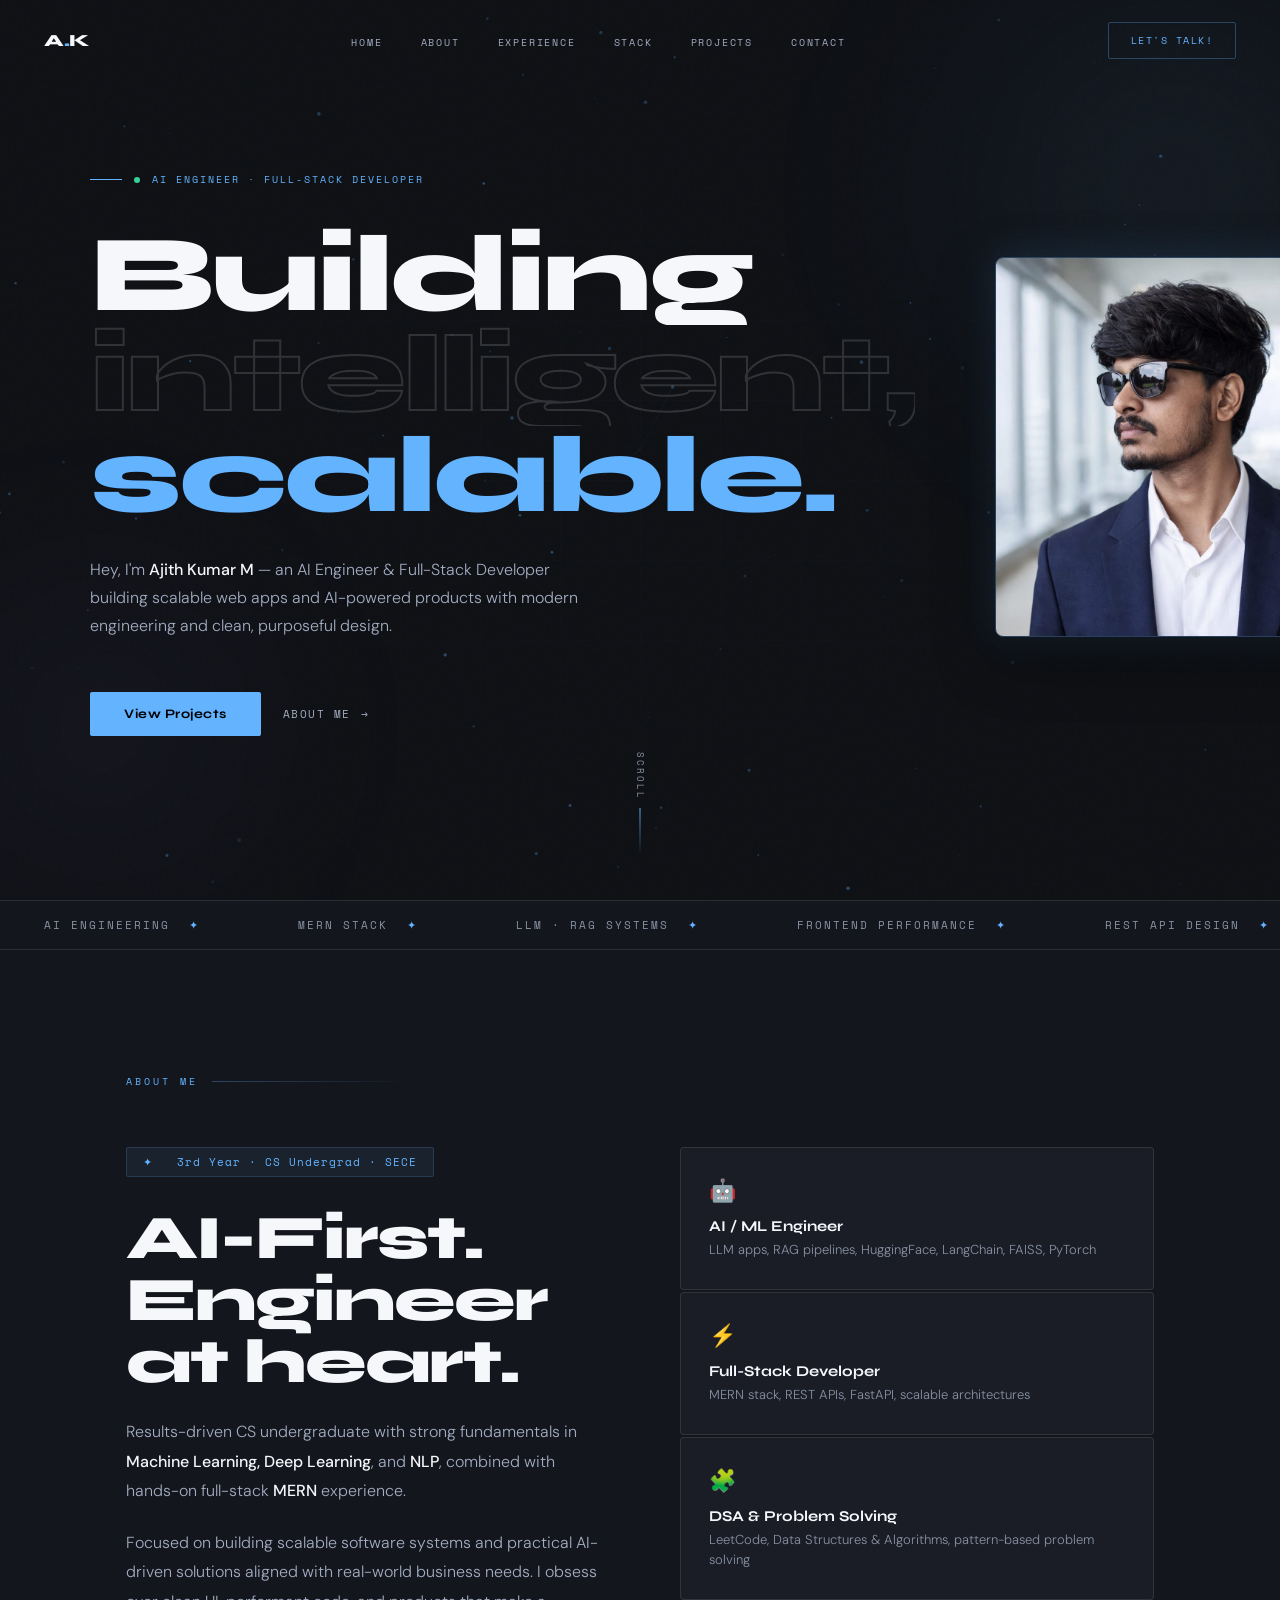
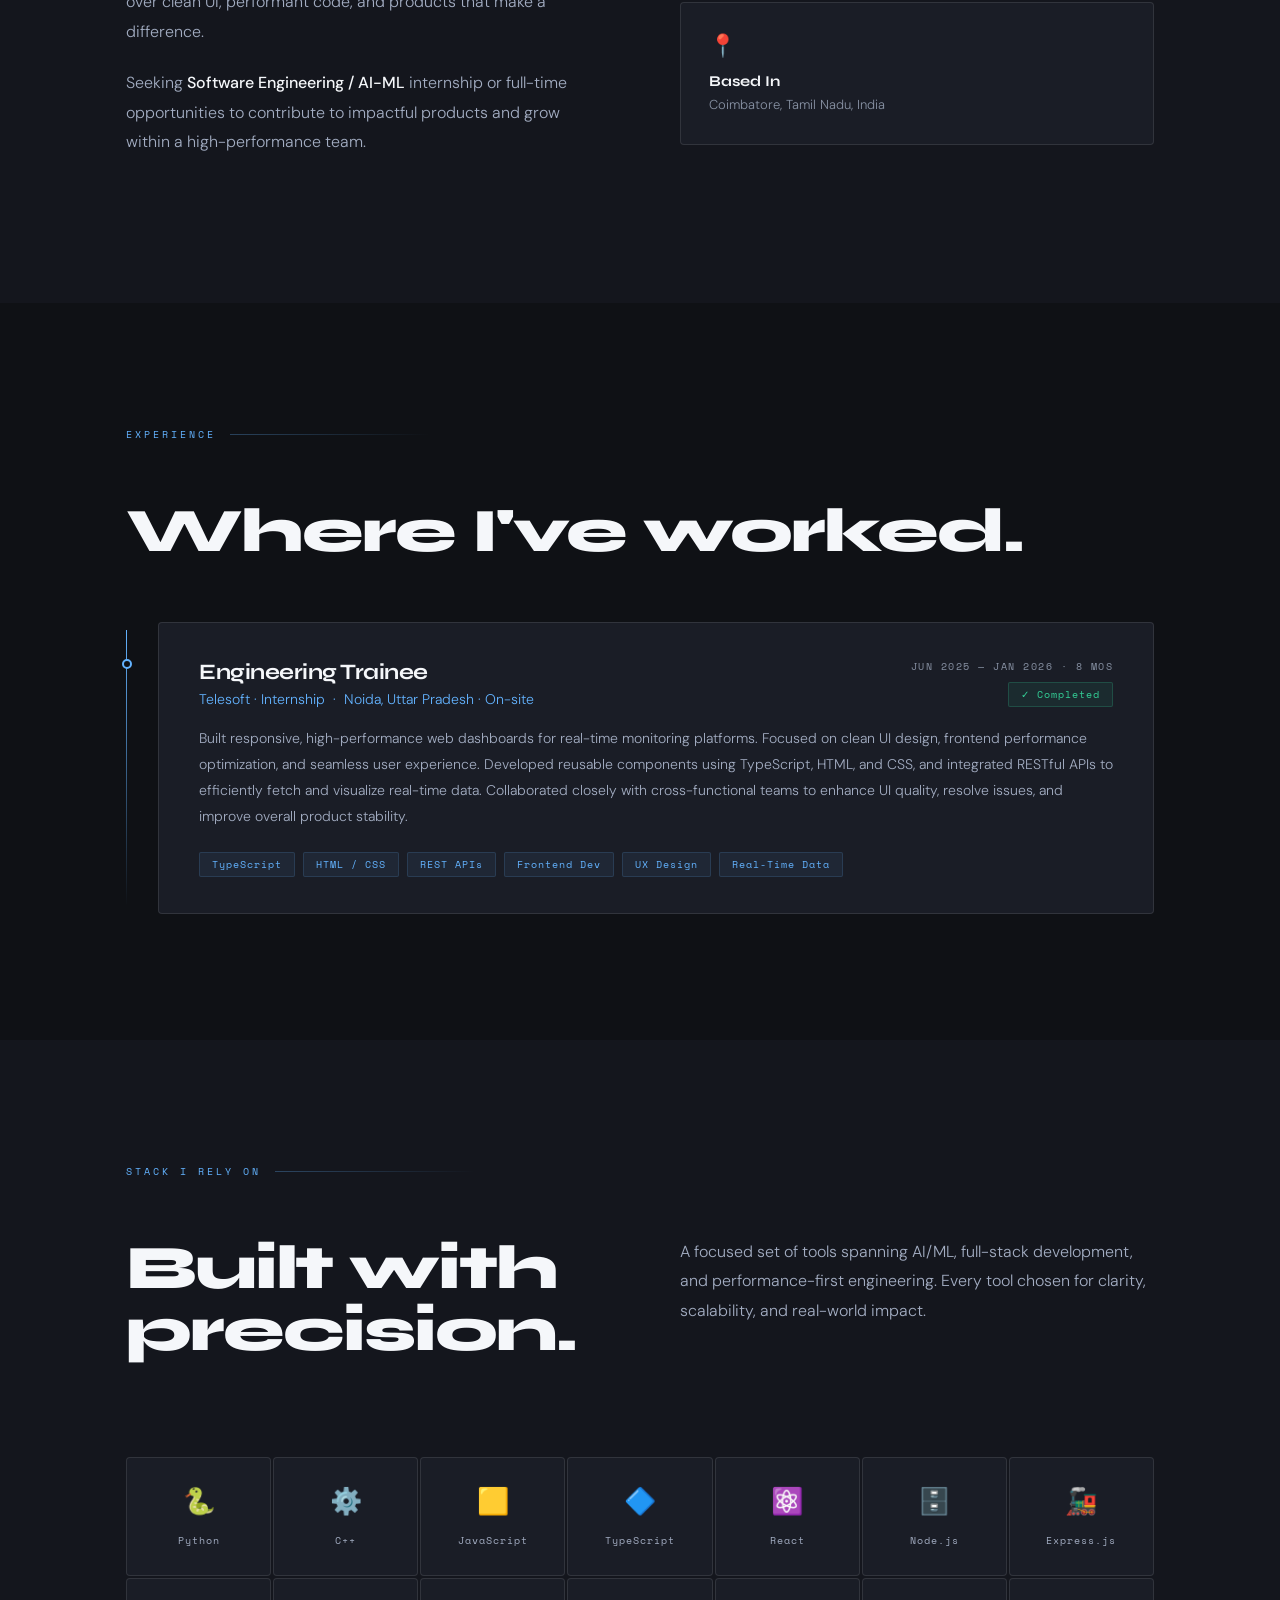
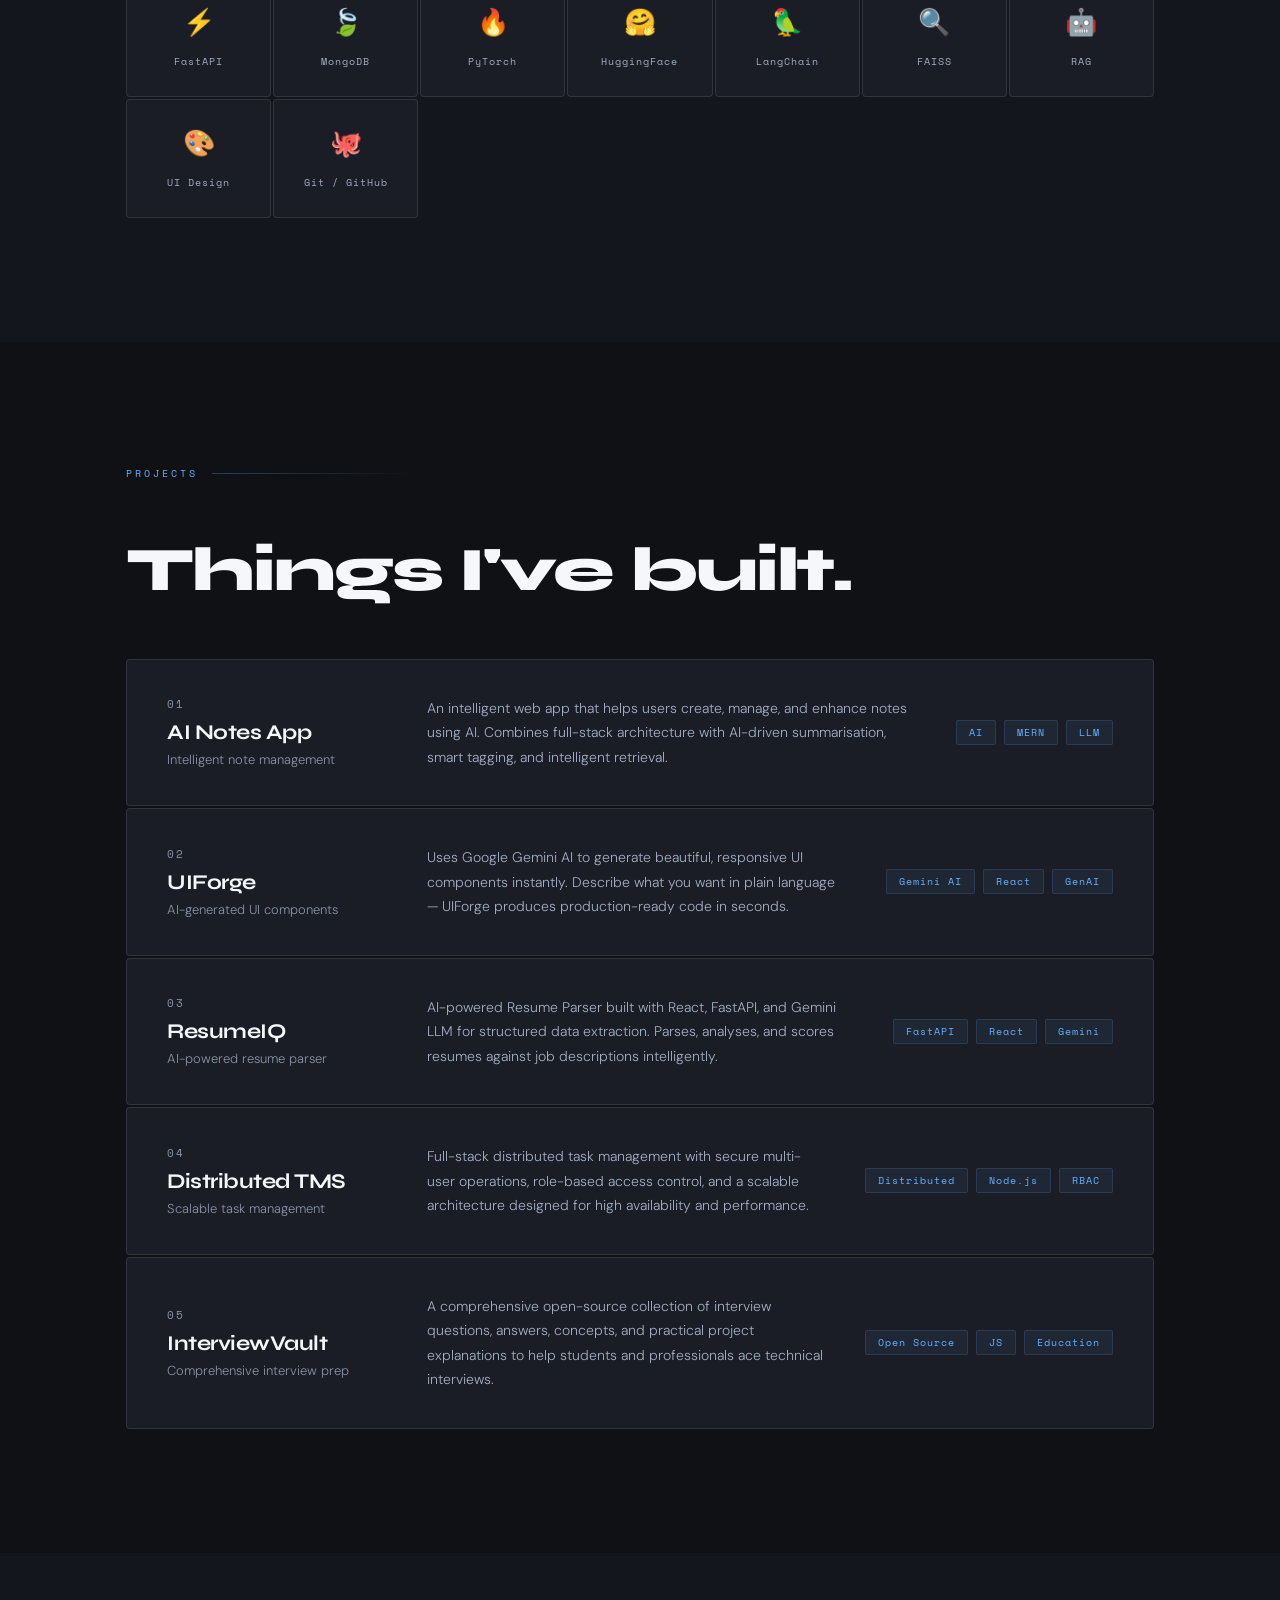
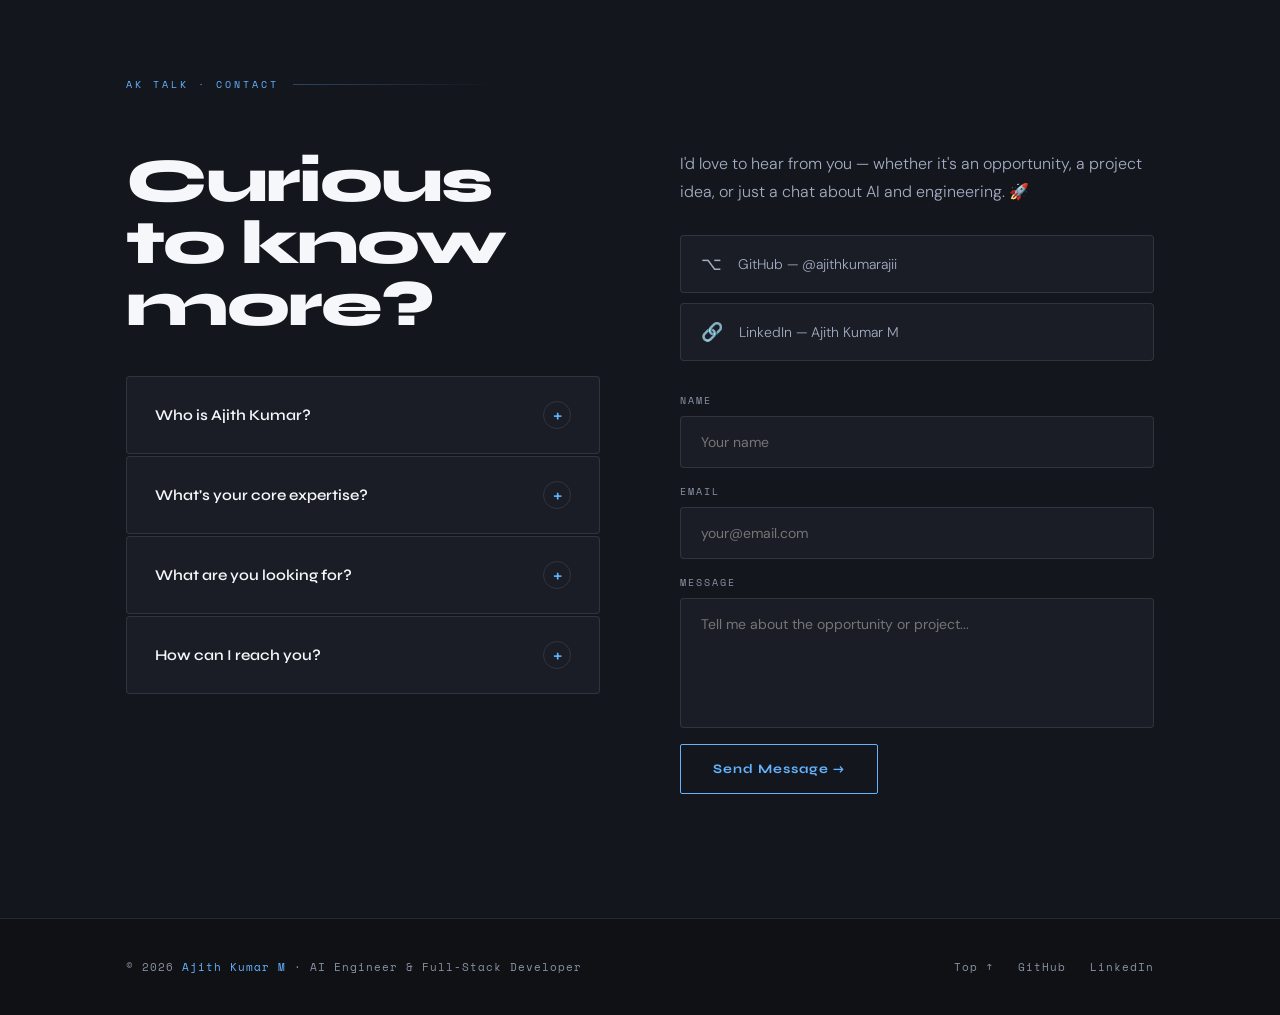
==== portfolio.html @ f0093bbc "Initial commit" ====
<!DOCTYPE html>
<html lang="en">
<head>
<meta charset="UTF-8"/>
<meta name="viewport" content="width=device-width, initial-scale=1.0"/>
<meta name="description" content="Ajith Kumar M — AI Engineer & Full-Stack Developer building scalable web apps and AI-powered products with modern engineering and clean design."/>
<meta name="author" content="Ajith Kumar M"/>
<meta name="keywords" content="AI Engineer, Full-Stack Developer, Machine Learning, MERN Stack, LLM, RAG Systems, Web Development, Portfolio"/>


<meta property="og:title" content="Ajith Kumar M — AI Engineer & Full-Stack Developer"/>
<meta property="og:description" content="Building scalable web apps and AI-powered products with modern engineering and clean, purposeful design."/>
<meta property="og:image" content="images/Profile_pic-removebg.png"/>
<meta property="og:url" content="https://ajithkumarm.com"/>
<meta property="og:type" content="website"/>


<meta name="twitter:card" content="summary_large_image"/>
<meta name="twitter:title" content="Ajith Kumar M — AI Engineer & Full-Stack Developer"/>
<meta name="twitter:description" content="Building scalable web apps and AI-powered products with modern engineering and clean design."/>
<meta name="twitter:image" content="images/images\Profile_pic-removebg.png"/>


<link rel="icon" type="image/svg+xml" href="data:image/svg+xml,<svg xmlns='http://www.w3.org/2000/svg' viewBox='0 0 100 100'><circle cx='50' cy='50' r='50' fill='%23000000'/><text x='50' y='50' font-family='Syne, sans-serif' font-size='40' font-weight='800' fill='%23fbbf24' text-anchor='middle' dominant-baseline='central'>AK</text></svg>"/>

<title>Ajith Kumar M</title>
<link rel="preconnect" href="https://fonts.googleapis.com"/>
<link href="https://fonts.googleapis.com/css2?family=Syne:wght@400;500;600;700;800&family=Space+Mono:wght@400;700&family=DM+Sans:ital,wght@0,300;0,400;0,500;1,300&display=swap" rel="stylesheet"/>
<link rel="stylesheet" href="style.css"/>
</head>
<body>

<div id="cursor"></div>
<div id="cursor-ring"></div>
<canvas id="neural-bg"></canvas>
<div class="grid-lines"></div>


<nav id="navbar">
  <a href="#home" class="nav-logo">A<span>.</span>K</a>
  <ul class="nav-links">
    <li><a href="#home">Home</a></li>
    <li><a href="#about">About</a></li>
    <li><a href="#experience">Experience</a></li>
    <li><a href="#skills">Stack</a></li>
    <li><a href="#projects">Projects</a></li>
    <li><a href="#AKTalk">Contact</a></li>
  </ul>
  <a href="#AKTalk" class="nav-cta">Let's Talk!</a>
</nav>


<section id="home">
  <div class="orb orb-1"></div>
  <div class="orb orb-2"></div>
  <div class="hero-inner">
    <div class="hero-content">
      <div class="hero-tag">
        <div class="status-dot"></div>
        AI Engineer · Full-Stack Developer 
      </div>
      <h1 class="hero-title">
        <span class="line">Building</span>
        <span class="line outlined">intelligent,</span>
        <span class="line accent-word">scalable.</span>
      </h1>
      <p class="hero-desc">
        Hey, I'm <strong>Ajith Kumar M</strong> — an AI Engineer & Full-Stack Developer building scalable web apps and AI-powered products with modern engineering and clean, purposeful design.
      </p>
      <div class="hero-actions">
        <a href="#projects" class="btn-primary">View Projects</a>
        <a href="#about" class="btn-ghost">About me</a>
      </div>
    </div>
    <div class="hero-image">
      <img src="images/profile.jpeg" alt="Ajith Kumar M - AI Engineer & Full-Stack Developer"/>
    </div>
  </div>
  <div class="hero-scroll">
    <span class="scroll-text">Scroll</span>
    <div class="scroll-line"></div>
  </div>
</section>


<div class="ticker-wrap">
  <div class="ticker">
    <span class="ticker-item">AI Engineering <span>✦</span></span>
    <span class="ticker-item">MERN Stack <span>✦</span></span>
    <span class="ticker-item">LLM · RAG Systems <span>✦</span></span>
    <span class="ticker-item">Frontend Performance <span>✦</span></span>
    <span class="ticker-item">REST API Design <span>✦</span></span>
    <span class="ticker-item">Machine Learning <span>✦</span></span>
    <span class="ticker-item">Deep Learning <span>✦</span></span>
    <span class="ticker-item">React · FastAPI <span>✦</span></span>
    <span class="ticker-item">AI Engineering <span>✦</span></span>
    <span class="ticker-item">MERN Stack <span>✦</span></span>
    <span class="ticker-item">LLM · RAG Systems <span>✦</span></span>
    <span class="ticker-item">Frontend Performance <span>✦</span></span>
    <span class="ticker-item">REST API Design <span>✦</span></span>
    <span class="ticker-item">Machine Learning <span>✦</span></span>
    <span class="ticker-item">Deep Learning <span>✦</span></span>
    <span class="ticker-item">React · FastAPI <span>✦</span></span>
  </div>
</div>


<section id="about">
  <div class="container">
    <div class="section-label">About Me</div>
    <div class="about-grid">
      <div class="about-text reveal">
        <div class="exp-badge">✦ &nbsp; 3rd Year · CS Undergrad · SECE</div>
        <h2 class="section-title">AI-First. Engineer at heart.</h2>
        <p>Results-driven CS undergraduate with strong fundamentals in <strong>Machine Learning, Deep Learning</strong>, and <strong>NLP</strong>, combined with hands-on full-stack <strong>MERN</strong> experience.</p>
        <p>Focused on building scalable software systems and practical AI-driven solutions aligned with real-world business needs. I obsess over clean UI, performant code, and products that make a difference.</p>
        <p>Seeking <strong>Software Engineering / AI-ML</strong> internship or full-time opportunities to contribute to impactful products and grow within a high-performance team.</p>
      </div>
      <div class="about-cards reveal reveal-delay-2">
        <div class="about-card">
          <div class="card-icon">🤖</div>
          <div class="card-title">AI / ML Engineer</div>
          <div class="card-sub">LLM apps, RAG pipelines, HuggingFace, LangChain, FAISS, PyTorch</div>
        </div>
        <div class="about-card">
          <div class="card-icon">⚡</div>
          <div class="card-title">Full-Stack Developer</div>
          <div class="card-sub">MERN stack, REST APIs, FastAPI, scalable architectures</div>
        </div>
        <div class="about-card">
          <div class="card-icon">🧩</div>
          <div class="card-title">DSA & Problem Solving</div>
          <div class="card-sub">LeetCode, Data Structures & Algorithms, pattern-based problem solving</div>
        </div>
        <div class="about-card">
          <div class="card-icon">📍</div>
          <div class="card-title">Based In</div>
          <div class="card-sub">Coimbatore, Tamil Nadu, India</div>
        </div>
      </div>
    </div>
  </div>
</section>


<section id="experience">
  <div class="container">
    <div class="section-label">Experience</div>
    <h2 class="section-title reveal" style="margin-bottom:60px">Where I've worked.</h2>
    <div class="exp-timeline">
      <div class="exp-entry reveal">
        <div class="exp-header">
          <div>
            <div class="exp-title">Engineering Trainee</div>
            <div class="exp-company">Telesoft · Internship &nbsp;·&nbsp; Noida, Uttar Pradesh · On-site</div>
          </div>
          <div class="exp-meta">
            <div class="exp-period">Jun 2025 — Jan 2026 · 8 mos</div>
            <span class="exp-badge-sm">✓ Completed</span>
          </div>
        </div>
        <p class="exp-desc">
          Built responsive, high-performance web dashboards for real-time monitoring platforms. Focused on clean UI design, frontend performance optimization, and seamless user experience. Developed reusable components using TypeScript, HTML, and CSS, and integrated RESTful APIs to efficiently fetch and visualize real-time data. Collaborated closely with cross-functional teams to enhance UI quality, resolve issues, and improve overall product stability.
        </p>
        <div class="exp-skills">
          <span class="exp-skill">TypeScript</span>
          <span class="exp-skill">HTML / CSS</span>
          <span class="exp-skill">REST APIs</span>
          <span class="exp-skill">Frontend Dev</span>
          <span class="exp-skill">UX Design</span>
          <span class="exp-skill">Real-Time Data</span>
        </div>
      </div>
    </div>
  </div>
</section>


<section id="skills">
  <div class="container">
    <div class="section-label">Stack I Rely On</div>
    <div class="skills-intro">
      <div class="reveal">
        <h2 class="section-title">Built with precision.</h2>
      </div>
      <div class="reveal reveal-delay-2">
        <p>A focused set of tools spanning AI/ML, full-stack development, and performance-first engineering. Every tool chosen for clarity, scalability, and real-world impact.</p>
      </div>
    </div>
    <div class="skills-grid reveal">
      <div class="skill-item"><span class="skill-emoji">🐍</span><span class="skill-name">Python</span></div>
      <div class="skill-item"><span class="skill-emoji">⚙️</span><span class="skill-name">C++</span></div>
      <div class="skill-item"><span class="skill-emoji">🟨</span><span class="skill-name">JavaScript</span></div>
      <div class="skill-item"><span class="skill-emoji">🔷</span><span class="skill-name">TypeScript</span></div>
      <div class="skill-item"><span class="skill-emoji">⚛️</span><span class="skill-name">React</span></div>
      <div class="skill-item"><span class="skill-emoji">🗄️</span><span class="skill-name">Node.js</span></div>
      <div class="skill-item"><span class="skill-emoji">🚂</span><span class="skill-name">Express.js</span></div>
      <div class="skill-item"><span class="skill-emoji">⚡</span><span class="skill-name">FastAPI</span></div>
      <div class="skill-item"><span class="skill-emoji">🍃</span><span class="skill-name">MongoDB</span></div>
      <div class="skill-item"><span class="skill-emoji">🔥</span><span class="skill-name">PyTorch</span></div>
      <div class="skill-item"><span class="skill-emoji">🤗</span><span class="skill-name">HuggingFace</span></div>
      <div class="skill-item"><span class="skill-emoji">🦜</span><span class="skill-name">LangChain</span></div>
      <div class="skill-item"><span class="skill-emoji">🔍</span><span class="skill-name">FAISS</span></div>
      <div class="skill-item"><span class="skill-emoji">🤖</span><span class="skill-name">RAG</span></div>
      <div class="skill-item"><span class="skill-emoji">🎨</span><span class="skill-name">UI Design</span></div>
      <div class="skill-item"><span class="skill-emoji">🐙</span><span class="skill-name">Git / GitHub</span></div>
    </div>
  </div>
</section>


<section id="projects">
  <div class="container">
    <div class="section-label">Projects</div>
    <h2 class="section-title reveal" style="margin-bottom:58px">Things I've built.</h2>
    <div class="projects-list">

      <a href="https://github.com/ajithkumarajii/AI-Powered-Notes-Application" target="_blank" rel="noopener" class="project-card reveal">
        <div>
          <div class="project-num">01</div>
          <div class="project-name">AI Notes App</div>
          <div class="project-sub">Intelligent note management</div>
        </div>
        <div class="project-desc">
          An intelligent web app that helps users create, manage, and enhance notes using AI. Combines full-stack architecture with AI-driven summarisation, smart tagging, and intelligent retrieval.
        </div>
        <div class="project-tags">
          <span class="tag">AI</span><span class="tag">MERN</span><span class="tag">LLM</span>
        </div>
      </a>

      <a href="https://github.com/ajithkumarajii/UIForge" target="_blank" rel="noopener" class="project-card reveal reveal-delay-1">
        <div>
          <div class="project-num">02</div>
          <div class="project-name">UIForge</div>
          <div class="project-sub">AI-generated UI components</div>
        </div>
        <div class="project-desc">
          Uses Google Gemini AI to generate beautiful, responsive UI components instantly. Describe what you want in plain language — UIForge produces production-ready code in seconds.
        </div>
        <div class="project-tags">
          <span class="tag">Gemini AI</span><span class="tag">React</span><span class="tag">GenAI</span>
        </div>
      </a>

      <a href="https://github.com/ajithkumarajii/ResumeIQ" target="_blank" rel="noopener" class="project-card reveal reveal-delay-2">
        <div>
          <div class="project-num">03</div>
          <div class="project-name">ResumeIQ</div>
          <div class="project-sub">AI-powered resume parser</div>
        </div>
        <div class="project-desc">
          AI-powered Resume Parser built with React, FastAPI, and Gemini LLM for structured data extraction. Parses, analyses, and scores resumes against job descriptions intelligently.
        </div>
        <div class="project-tags">
          <span class="tag">FastAPI</span><span class="tag">React</span><span class="tag">Gemini</span>
        </div>
      </a>

      <a href="https://github.com/ajithkumarajii/Distributed_Task_Management_System" target="_blank" rel="noopener" class="project-card reveal reveal-delay-3">
        <div>
          <div class="project-num">04</div>
          <div class="project-name">Distributed TMS</div>
          <div class="project-sub">Scalable task management</div>
        </div>
        <div class="project-desc">
          Full-stack distributed task management with secure multi-user operations, role-based access control, and a scalable architecture designed for high availability and performance.
        </div>
        <div class="project-tags">
          <span class="tag">Distributed</span><span class="tag">Node.js</span><span class="tag">RBAC</span>
        </div>
      </a>

      <a href="https://github.com/ajithkumarajii/InterviewVault" target="_blank" rel="noopener" class="project-card reveal reveal-delay-4">
        <div>
          <div class="project-num">05</div>
          <div class="project-name">InterviewVault</div>
          <div class="project-sub">Comprehensive interview prep</div>
        </div>
        <div class="project-desc">
          A comprehensive open-source collection of interview questions, answers, concepts, and practical project explanations to help students and professionals ace technical interviews.
        </div>
        <div class="project-tags">
          <span class="tag">Open Source</span><span class="tag">JS</span><span class="tag">Education</span>
        </div>
      </a>

    </div>
  </div>
</section>


<section id="AKTalk">
  <div class="container">
    <div class="section-label">AK Talk · Contact</div>
    <div class="aktalk-wrapper">
      <div class="reveal">
        <h2 class="section-title" style="margin-bottom:40px">Curious to know more?</h2>
        <div class="faq-list">
          <div class="faq-item" onclick="toggleFaq(this)">
            <div class="faq-q">Who is Ajith Kumar? <span class="faq-icon">+</span></div>
            <div class="faq-a"><div class="faq-a-inner">I'm a final-year Computer Science student at Sri Eshwar College of Engineering, Coimbatore. I'm an AI Engineer and Full-Stack Developer passionate about scalable web apps and intelligent AI-powered products. I completed an Engineering Trainee internship at Telesoft, Noida, building real-time monitoring dashboards.</div></div>
          </div>
          <div class="faq-item" onclick="toggleFaq(this)">
            <div class="faq-q">What's your core expertise? <span class="faq-icon">+</span></div>
            <div class="faq-a"><div class="faq-a-inner">My strengths span Machine Learning, Deep Learning, NLP, and LLM-based applications (RAG, LangChain, FAISS). On the engineering side I'm strong in the MERN stack, FastAPI, REST API design, and TypeScript. I also focus heavily on DSA and algorithmic problem solving.</div></div>
          </div>
          <div class="faq-item" onclick="toggleFaq(this)">
            <div class="faq-q">What are you looking for? <span class="faq-icon">+</span></div>
            <div class="faq-a"><div class="faq-a-inner">I'm actively seeking Software Engineering and AI-ML internship or full-time roles where I can contribute to impactful products, strengthen my engineering depth, and grow within a high-performance technology team.</div></div>
          </div>
          <div class="faq-item" onclick="toggleFaq(this)">
            <div class="faq-q">How can I reach you? <span class="faq-icon">+</span></div>
            <div class="faq-a"><div class="faq-a-inner">Use the contact form here, or find me on GitHub (@ajithkumarajii) and LinkedIn. I respond quickly and I'm always open to interesting conversations about AI, engineering, or new opportunities!</div></div>
          </div>
        </div>
      </div>

      <div class="reveal reveal-delay-2">
        <div class="contact-side">
          <p class="contact-intro">I'd love to hear from you — whether it's an opportunity, a project idea, or just a chat about AI and engineering. 🚀</p>
          <div class="contact-links">
            <a href="https://github.com/ajithkumarajii" target="_blank" class="contact-link">
              <span class="contact-link-icon">⌥</span> GitHub — @ajithkumarajii
            </a>
            <a href="https://www.linkedin.com/in/ajithkumar-ai" target="_blank" class="contact-link">
              <span class="contact-link-icon">🔗</span> LinkedIn — Ajith Kumar M
            </a>
          </div>
          <form class="contact-form" onsubmit="handleSubmit(event)">
            <div class="form-group">
              <label class="form-label">Name</label>
              <input class="form-input" type="text" placeholder="Your name" required/>
            </div>
            <div class="form-group">
              <label class="form-label">Email</label>
              <input class="form-input" type="email" placeholder="your@email.com" required/>
            </div>
            <div class="form-group">
              <label class="form-label">Message</label>
              <textarea class="form-textarea" placeholder="Tell me about the opportunity or project..."></textarea>
            </div>
            <button class="form-btn" type="submit"><span>Send Message →</span></button>
          </form>
        </div>
      </div>
    </div>
  </div>
</section>


<footer>
  <div class="footer-inner">
    <p class="footer-text">© 2026 <span>Ajith Kumar M</span> · AI Engineer & Full-Stack Developer</p>
    <div class="footer-right">
      <a href="#home">Top ↑</a>
      <a href="https://github.com/ajithkumarajii" target="_blank">GitHub</a>
      <a href="https://www.linkedin.com/in/ajithkumarajii" target="_blank">LinkedIn</a>
    </div>
  </div>
</footer>

<script src="script.js"></script>
</body>
</html>
---- style.css ----
:root {
  --bg: #0f1115;
  --bg2: #14161d;
  --surface: #1a1d26;
  --surface2: #1f2937;
  --border: rgba(255,255,255,0.1);
  --border-glow: rgba(99,179,255,0.3);
  --text: #f5f7fa;
  --text-muted: #8892a4;
  --text-dim: #a3adc2;
  --accent: #63b3ff;
  --accent2: #a78bfa;
  --accent3: #34d399;
  --glow: rgba(99,179,255,0.18);
}

*, *::before, *::after { 
  box-sizing: border-box; 
  margin: 0; 
  padding: 0; 
}

html { 
  scroll-behavior: smooth; 
}

body { 
  background: var(--bg); 
  color: var(--text); 
  font-family: 'DM Sans', sans-serif; 
  font-weight: 300; 
  overflow-x: hidden; 
}

/* CURSOR — hidden, using default OS cursor */
#cursor { display: none; }
#cursor-ring { display: none; }

/* CANVAS */
#neural-bg { 
  position: fixed; 
  top: 0; 
  left: 0; 
  width: 100vw; 
  height: 100vh; 
  z-index: 0; 
  pointer-events: none; 
  opacity: 0.5; 
}

/* GRAIN */
body::after { 
  content: ''; 
  position: fixed; 
  inset: 0; 
  z-index: 1; 
  pointer-events: none; 
  background-image: url("data:image/svg+xml,%3Csvg viewBox='0 0 256 256' xmlns='http://www.w3.org/2000/svg'%3E%3Cfilter id='noise'%3E%3CfeTurbulence type='fractalNoise' baseFrequency='0.9' numOctaves='4' stitchTiles='stitch'/%3E%3C/filter%3E%3Crect width='100%25' height='100%25' filter='url(%23noise)' opacity='0.04'/%3E%3C/svg%3E"); 
  opacity: 0.3; 
}

/* GRID */
.grid-lines { 
  position: fixed; 
  inset: 0; 
  z-index: 0; 
  pointer-events: none; 
  background-image: linear-gradient(rgba(99,179,255,0.025) 1px, transparent 1px), linear-gradient(90deg, rgba(99,179,255,0.025) 1px, transparent 1px); 
  background-size: 80px 80px; 
  mask-image: radial-gradient(ellipse at center, black 0%, transparent 72%); 
}

.container { 
  max-width: 1100px; 
  margin: 0 auto; 
  padding: 0 36px; 
  position: relative; 
  z-index: 2; 
}

/* NAV */
nav { 
  position: fixed; 
  top: 0; 
  left: 0; 
  right: 0; 
  z-index: 100; 
  padding: 22px 44px; 
  display: flex; 
  align-items: center; 
  justify-content: space-between; 
  transition: all 0.4s; 
}

nav.scrolled { 
  background: rgba(5,5,8,0.88); 
  border-bottom: 1px solid var(--border); 
  backdrop-filter: blur(24px); 
  padding: 15px 44px; 
}

.nav-logo { 
  font-family: 'Syne', sans-serif; 
  font-weight: 800; 
  font-size: 17px; 
  letter-spacing: -0.5px; 
  color: var(--text); 
  text-decoration: none; 
}

.nav-logo span { 
  color: var(--accent); 
}

.nav-links { 
  display: flex; 
  gap: 38px; 
  list-style: none; 
}

.nav-links a { 
  color: var(--text-dim); 
  text-decoration: none; 
  font-family: 'Space Mono', monospace; 
  font-size: 10px; 
  letter-spacing: 1.8px; 
  text-transform: uppercase; 
  transition: color 0.2s; 
  position: relative; 
}

.nav-links a::after { 
  content: ''; 
  position: absolute; 
  bottom: -4px; 
  left: 0; 
  width: 0; 
  height: 1px; 
  background: var(--accent); 
  transition: width 0.3s; 
}

.nav-links a:hover { 
  color: var(--accent); 
}

.nav-links a:hover::after { 
  width: 100%; 
}

.nav-cta { 
  background: transparent; 
  border: 1px solid var(--border-glow); 
  color: var(--accent); 
  padding: 10px 22px; 
  border-radius: 2px; 
  font-family: 'Space Mono', monospace; 
  font-size: 10px; 
  letter-spacing: 1.5px; 
  text-transform: uppercase; 
  cursor: pointer; 
  transition: all 0.2s; 
  text-decoration: none; 
}

.nav-cta:hover { 
  background: var(--glow); 
  box-shadow: 0 0 24px var(--glow); 
}

/* HERO */
#home { 
  min-height: 100vh; 
  display: flex; 
  flex-direction: column; 
  justify-content: center; 
  padding: 0 44px; 
  position: relative; 
  overflow: hidden; 
}

.hero-inner { 
  max-width: 1100px; 
  margin: 0 auto; 
  width: 100%; 
  display: grid;
  grid-template-columns: 1fr 380px;
  gap: 80px;
  align-items: center;
}

.hero-content {
  position: relative;
  z-index: 1;
}

.hero-image {
  position: relative;
  opacity: 0;
  animation: fadeIn 1s 0.6s forwards;
}

.hero-image img {
  width: 100%;
  height: auto;
  border-radius: 8px;
  border: 1px solid var(--border-glow);
  box-shadow: 0 20px 60px rgba(0,0,0,0.4), 0 0 40px var(--glow);
  transition: all 0.4s ease;
  object-fit: cover;
  aspect-ratio: 1;
}

.hero-image img:hover {
  transform: translateY(-8px) scale(1.02);
  box-shadow: 0 30px 80px rgba(0,0,0,0.5), 0 0 60px var(--glow);
  border-color: var(--accent);
}

.hero-tag { 
  display: inline-flex; 
  align-items: center; 
  gap: 12px; 
  font-family: 'Space Mono', monospace; 
  font-size: 10px; 
  letter-spacing: 2px; 
  text-transform: uppercase; 
  color: var(--accent); 
  margin-bottom: 38px; 
  opacity: 0; 
  animation: fadeUp 0.8s 0.3s forwards; 
}

.hero-tag::before { 
  content: ''; 
  width: 32px; 
  height: 1px; 
  background: var(--accent); 
  display: block; 
}

.status-dot { 
  width: 6px; 
  height: 6px; 
  background: var(--accent3); 
  border-radius: 50%; 
  animation: pulse 2s infinite; 
}

@keyframes pulse { 
  0%,100% { box-shadow: 0 0 0 0 rgba(52,211,153,0.4); } 
  50% { box-shadow: 0 0 0 8px rgba(52,211,153,0); } 
}

.hero-title { 
  font-family: 'Syne', sans-serif; 
  font-size: clamp(50px, 8.5vw, 116px); 
  font-weight: 800; 
  line-height: 0.92; 
  letter-spacing: -3px; 
  margin-bottom: 30px; 
}

.hero-title .line { 
  display: block; 
  overflow: hidden; 
  opacity: 0; 
  transform: translateY(105%); 
  animation: lineReveal 0.95s cubic-bezier(0.16, 1, 0.3, 1) forwards; 
}

.hero-title .line:nth-child(1) { animation-delay: 0.4s; }
.hero-title .line:nth-child(2) { animation-delay: 0.56s; }
.hero-title .line:nth-child(3) { animation-delay: 0.72s; }

@keyframes lineReveal { 
  to { opacity: 1; transform: translateY(0); } 
}

.hero-title .outlined { 
  -webkit-text-stroke: 2px rgba(255,255,255,0.14); 
  color: transparent; 
}

.hero-title .accent-word { 
  color: var(--accent); 
}

.hero-desc { 
  max-width: 500px; 
  color: var(--text-dim); 
  font-size: 16px; 
  line-height: 1.75; 
  margin-bottom: 52px; 
  opacity: 0; 
  animation: fadeUp 0.8s 0.95s forwards; 
}

.hero-desc strong { 
  color: var(--text); 
  font-weight: 500; 
}

.hero-actions { 
  display: flex; 
  gap: 22px; 
  align-items: center; 
  opacity: 0; 
  animation: fadeUp 0.8s 1.15s forwards; 
}

.btn-primary { 
  background: var(--accent); 
  color: #000; 
  padding: 14px 34px; 
  border-radius: 2px; 
  font-family: 'Syne', sans-serif; 
  font-weight: 700; 
  font-size: 13px; 
  letter-spacing: 0.5px; 
  text-decoration: none; 
  transition: all 0.2s; 
  position: relative; 
  overflow: hidden; 
}

.btn-primary::before { 
  content: ''; 
  position: absolute; 
  inset: 0; 
  background: linear-gradient(90deg, transparent, rgba(255,255,255,0.25), transparent); 
  transform: translateX(-100%); 
  transition: transform 0.5s; 
}

.btn-primary:hover::before { 
  transform: translateX(100%); 
}

.btn-primary:hover { 
  box-shadow: 0 0 32px rgba(99,179,255,0.45); 
}

.btn-ghost { 
  color: var(--text-dim); 
  text-decoration: none; 
  font-family: 'Space Mono', monospace; 
  font-size: 11px; 
  letter-spacing: 1.5px; 
  text-transform: uppercase; 
  display: flex; 
  align-items: center; 
  gap: 10px; 
  transition: color 0.2s; 
}

.btn-ghost:hover { 
  color: var(--text); 
}

.btn-ghost::after { 
  content: '→'; 
  transition: transform 0.2s; 
}

.btn-ghost:hover::after { 
  transform: translateX(5px); 
}

.hero-scroll { 
  position: absolute; 
  bottom: 44px; 
  left: 50%; 
  transform: translateX(-50%); 
  display: flex; 
  flex-direction: column; 
  align-items: center; 
  gap: 8px; 
  opacity: 0; 
  animation: fadeIn 1s 1.6s forwards; 
}

.scroll-text { 
  font-family: 'Space Mono', monospace; 
  font-size: 9px; 
  letter-spacing: 2px; 
  color: var(--text-muted); 
  text-transform: uppercase; 
  writing-mode: vertical-rl; 
}

.scroll-line { 
  width: 1px; 
  height: 48px; 
  background: linear-gradient(to bottom, var(--accent), transparent); 
  animation: scrollPulse 2s infinite; 
}

@keyframes scrollPulse { 
  0% { height: 0; opacity: 1; } 
  100% { height: 48px; opacity: 0; } 
}

.orb { 
  position: absolute; 
  border-radius: 50%; 
  pointer-events: none; 
  filter: blur(90px); 
  z-index: 0; 
}

.orb-1 { 
  width: 620px; 
  height: 620px; 
  background: radial-gradient(circle, rgba(99,179,255,0.09), transparent 70%); 
  top: -120px; 
  right: -200px; 
}

.orb-2 { 
  width: 440px; 
  height: 440px; 
  background: radial-gradient(circle, rgba(167,139,250,0.07), transparent 70%); 
  bottom: -50px; 
  left: -120px; 
}

/* TICKER */
.ticker-wrap { 
  overflow: hidden; 
  border-top: 1px solid var(--border); 
  border-bottom: 1px solid var(--border); 
  padding: 16px 0; 
  background: var(--bg2); 
  position: relative; 
  z-index: 2; 
}

.ticker { 
  display: flex; 
  animation: ticker 32s linear infinite; 
  white-space: nowrap; 
}

.ticker-item { 
  font-family: 'Space Mono', monospace; 
  font-size: 11px; 
  letter-spacing: 2px; 
  color: var(--text-muted); 
  text-transform: uppercase; 
  padding: 0 44px; 
}

.ticker-item span { 
  color: var(--accent); 
  margin: 0 10px; 
}

@keyframes ticker { 
  from { transform: translateX(0); } 
  to { transform: translateX(-50%); } 
}

/* SECTIONS */
section { 
  padding: 124px 0; 
  position: relative; 
  z-index: 2; 
}

.section-label { 
  font-family: 'Space Mono', monospace; 
  font-size: 10px; 
  letter-spacing: 3px; 
  text-transform: uppercase; 
  color: var(--accent); 
  display: flex; 
  align-items: center; 
  gap: 14px; 
  margin-bottom: 58px; 
}

.section-label::after { 
  content: ''; 
  flex: 1; 
  height: 1px; 
  background: linear-gradient(to right, var(--border-glow), transparent); 
  max-width: 200px; 
}

.section-title { 
  font-family: 'Syne', sans-serif; 
  font-weight: 800; 
  font-size: clamp(34px, 5vw, 62px); 
  line-height: 1; 
  letter-spacing: -2px; 
  margin-bottom: 24px; 
}

/* ABOUT */
#about { 
  background: var(--bg2); 
}

.about-grid { 
  display: grid; 
  grid-template-columns: 1fr 1fr; 
  gap: 80px; 
  align-items: start; 
}

.about-text p { 
  color: var(--text-dim); 
  font-size: 16px; 
  line-height: 1.85; 
  margin-bottom: 22px; 
}

.about-text p strong { 
  color: var(--text); 
  font-weight: 500; 
}

.exp-badge { 
  display: inline-flex; 
  align-items: center; 
  gap: 8px; 
  background: rgba(99,179,255,0.08); 
  border: 1px solid rgba(99,179,255,0.18); 
  border-radius: 2px; 
  padding: 6px 16px; 
  font-family: 'Space Mono', monospace; 
  font-size: 11px; 
  color: var(--accent); 
  letter-spacing: 1px; 
  margin-bottom: 30px; 
}

.about-cards { 
  display: flex; 
  flex-direction: column; 
  gap: 2px; 
}

.about-card { 
  background: var(--surface); 
  border: 1px solid var(--border); 
  border-radius: 4px; 
  padding: 28px; 
  transition: all 0.3s; 
  position: relative; 
  overflow: hidden; 
}

.about-card::before { 
  content: ''; 
  position: absolute; 
  top: 0; 
  left: 0; 
  right: 0; 
  height: 1px; 
  background: linear-gradient(90deg, transparent, var(--accent), transparent); 
  opacity: 0; 
  transition: opacity 0.3s; 
}

.about-card:hover { 
  border-color: var(--border-glow); 
  transform: translateX(5px); 
}

.about-card:hover::before { 
  opacity: 1; 
}

.card-icon { 
  font-size: 22px; 
  margin-bottom: 12px; 
}

.card-title { 
  font-family: 'Syne', sans-serif; 
  font-weight: 700; 
  font-size: 15px; 
  margin-bottom: 5px; 
}

.card-sub { 
  color: var(--text-muted); 
  font-size: 13px; 
  line-height: 1.6; 
}

/* EXPERIENCE */
#experience { 
  background: var(--bg); 
}

.exp-timeline { 
  position: relative; 
  padding-left: 32px; 
}

.exp-timeline::before { 
  content: ''; 
  position: absolute; 
  left: 0; 
  top: 8px; 
  bottom: 8px; 
  width: 1px; 
  background: linear-gradient(to bottom, var(--accent), transparent); 
}

.exp-entry { 
  position: relative; 
  margin-bottom: 2px; 
  background: var(--surface); 
  border: 1px solid var(--border); 
  border-radius: 4px; 
  padding: 36px 40px; 
  transition: all 0.3s; 
}

.exp-entry::before { 
  content: ''; 
  position: absolute; 
  left: -37px; 
  top: 36px; 
  width: 10px; 
  height: 10px; 
  border-radius: 50%; 
  background: var(--bg); 
  border: 2px solid var(--accent); 
  transition: background 0.3s; 
}

.exp-entry:hover { 
  border-color: var(--border-glow); 
}

.exp-entry:hover::before { 
  background: var(--accent); 
}

.exp-header { 
  display: flex; 
  justify-content: space-between; 
  align-items: flex-start; 
  margin-bottom: 18px; 
  flex-wrap: wrap; 
  gap: 12px; 
}

.exp-title { 
  font-family: 'Syne', sans-serif; 
  font-weight: 700; 
  font-size: 22px; 
  letter-spacing: -0.5px; 
}

.exp-company { 
  color: var(--accent); 
  font-size: 14px; 
  margin-top: 5px; 
}

.exp-meta { 
  text-align: right; 
}

.exp-period { 
  font-family: 'Space Mono', monospace; 
  font-size: 10px; 
  letter-spacing: 1.5px; 
  color: var(--text-muted); 
  text-transform: uppercase; 
  margin-bottom: 8px; 
}

.exp-badge-sm { 
  display: inline-block; 
  background: rgba(52,211,153,0.08); 
  border: 1px solid rgba(52,211,153,0.2); 
  border-radius: 2px; 
  padding: 4px 12px; 
  font-family: 'Space Mono', monospace; 
  font-size: 10px; 
  color: var(--accent3); 
  letter-spacing: 1px; 
}

.exp-desc { 
  color: var(--text-dim); 
  font-size: 14px; 
  line-height: 1.85; 
  margin-bottom: 22px; 
}

.exp-skills { 
  display: flex; 
  gap: 8px; 
  flex-wrap: wrap; 
}

.exp-skill { 
  background: rgba(99,179,255,0.07); 
  border: 1px solid rgba(99,179,255,0.15); 
  border-radius: 2px; 
  padding: 4px 12px; 
  font-family: 'Space Mono', monospace; 
  font-size: 10px; 
  color: var(--accent); 
  letter-spacing: 1px; 
}

/* SKILLS */
#skills { 
  background: var(--bg2); 
}

.skills-intro { 
  display: grid; 
  grid-template-columns: 1fr 1fr; 
  gap: 80px; 
  margin-bottom: 72px; 
}

.skills-intro p { 
  color: var(--text-dim); 
  font-size: 16px; 
  line-height: 1.85; 
}

.skills-grid { 
  display: grid; 
  grid-template-columns: repeat(auto-fill, minmax(130px, 1fr)); 
  gap: 2px; 
}

.skill-item { 
  background: var(--surface); 
  border: 1px solid var(--border); 
  border-radius: 4px; 
  padding: 26px 18px; 
  text-align: center; 
  transition: all 0.3s; 
  cursor: default; 
  position: relative; 
  overflow: hidden; 
}

.skill-item::after { 
  content: ''; 
  position: absolute; 
  inset: 0; 
  background: radial-gradient(circle at 50% 120%, var(--glow), transparent 70%); 
  opacity: 0; 
  transition: opacity 0.3s; 
}

.skill-item:hover { 
  border-color: var(--border-glow); 
  transform: translateY(-4px); 
}

.skill-item:hover::after { 
  opacity: 1; 
}

.skill-emoji { 
  font-size: 26px; 
  display: block; 
  margin-bottom: 10px; 
}

.skill-name { 
  font-family: 'Space Mono', monospace; 
  font-size: 10px; 
  letter-spacing: 1px; 
  color: var(--text-dim); 
}

/* PROJECTS */
#projects { 
  background: var(--bg); 
}

.projects-list { 
  display: flex; 
  flex-direction: column; 
  gap: 2px; 
}

.project-card { 
  background: var(--surface); 
  border: 1px solid var(--border); 
  border-radius: 4px; 
  display: grid; 
  grid-template-columns: 220px 1fr auto; 
  gap: 40px; 
  align-items: center; 
  padding: 36px 40px; 
  transition: all 0.35s; 
  text-decoration: none; 
  color: inherit; 
  position: relative; 
  overflow: hidden; 
}

.project-card::before { 
  content: ''; 
  position: absolute; 
  left: 0; 
  top: 0; 
  bottom: 0; 
  width: 3px; 
  background: var(--accent); 
  opacity: 0; 
  transition: opacity 0.3s; 
}

.project-card:hover { 
  border-color: var(--border-glow); 
  background: var(--surface2); 
  transform: translateX(5px); 
}

.project-card:hover::before { 
  opacity: 1; 
}

.project-num { 
  font-family: 'Space Mono', monospace; 
  font-size: 11px; 
  color: var(--text-muted); 
  letter-spacing: 2px; 
  margin-bottom: 8px; 
}

.project-name { 
  font-family: 'Syne', sans-serif; 
  font-weight: 700; 
  font-size: 21px; 
  margin-bottom: 6px; 
  letter-spacing: -0.5px; 
}

.project-sub { 
  color: var(--text-muted); 
  font-size: 13px; 
}

.project-desc { 
  color: var(--text-dim); 
  font-size: 14px; 
  line-height: 1.75; 
}

.project-tags { 
  display: flex; 
  gap: 8px; 
  flex-wrap: wrap; 
  justify-content: flex-end; 
}

.tag { 
  background: rgba(99,179,255,0.07); 
  border: 1px solid rgba(99,179,255,0.15); 
  border-radius: 2px; 
  padding: 4px 12px; 
  font-family: 'Space Mono', monospace; 
  font-size: 10px; 
  color: var(--accent); 
  letter-spacing: 1px; 
}

/* AK TALK */
#AKTalk { 
  background: var(--bg2); 
}

.aktalk-wrapper { 
  display: grid; 
  grid-template-columns: 1fr 1fr; 
  gap: 80px; 
  align-items: start; 
}

.faq-list { 
  display: flex; 
  flex-direction: column; 
  gap: 2px; 
}

.faq-item { 
  background: var(--surface); 
  border: 1px solid var(--border); 
  border-radius: 4px; 
  overflow: hidden; 
  transition: border-color 0.3s; 
}

.faq-item.open { 
  border-color: var(--border-glow); 
}

.faq-q { 
  padding: 24px 28px; 
  display: flex; 
  justify-content: space-between; 
  align-items: center; 
  cursor: pointer; 
  font-family: 'Syne', sans-serif; 
  font-weight: 600; 
  font-size: 15px; 
  user-select: none; 
  transition: color 0.2s; 
}

.faq-q:hover { 
  color: var(--accent); 
}

.faq-icon { 
  width: 28px; 
  height: 28px; 
  border: 1px solid var(--border); 
  border-radius: 50%; 
  display: flex; 
  align-items: center; 
  justify-content: center; 
  font-size: 18px; 
  color: var(--accent); 
  transition: transform 0.3s, background 0.3s; 
  flex-shrink: 0; 
}

.faq-item.open .faq-icon { 
  transform: rotate(45deg); 
  background: var(--glow); 
}

.faq-a { 
  max-height: 0; 
  overflow: hidden; 
  transition: max-height 0.4s ease; 
}

.faq-item.open .faq-a { 
  max-height: 300px; 
}

.faq-a-inner { 
  color: var(--text-dim); 
  font-size: 14px; 
  line-height: 1.85; 
  border-top: 1px solid var(--border); 
  margin: 0 28px; 
  padding: 20px 0 24px; 
}

/* CONTACT */
.contact-side { 
  position: sticky; 
  top: 120px; 
}

.contact-intro { 
  color: var(--text-dim); 
  font-size: 16px; 
  line-height: 1.8; 
  margin-bottom: 28px; 
}

.contact-links { 
  display: flex; 
  flex-direction: column; 
  gap: 10px; 
  margin-bottom: 32px; 
}

.contact-link { 
  display: flex; 
  align-items: center; 
  gap: 16px; 
  color: var(--text-dim); 
  text-decoration: none; 
  font-size: 14px; 
  padding: 16px 20px; 
  background: var(--surface); 
  border: 1px solid var(--border); 
  border-radius: 4px; 
  transition: all 0.3s; 
}

.contact-link:hover { 
  border-color: var(--border-glow); 
  color: var(--text); 
  transform: translateX(6px); 
}

.contact-link-icon { 
  font-size: 18px; 
}

.contact-form { 
  display: flex; 
  flex-direction: column; 
  gap: 16px; 
}

.form-group { 
  display: flex; 
  flex-direction: column; 
  gap: 8px; 
}

.form-label { 
  font-family: 'Space Mono', monospace; 
  font-size: 10px; 
  letter-spacing: 2px; 
  text-transform: uppercase; 
  color: var(--text-muted); 
}

.form-input, .form-textarea { 
  background: var(--surface); 
  border: 1px solid var(--border); 
  border-radius: 4px; 
  padding: 16px 20px; 
  color: var(--text); 
  font-family: 'DM Sans', sans-serif; 
  font-size: 14px; 
  outline: none; 
  transition: border-color 0.3s, box-shadow 0.3s; 
}

.form-input:focus, .form-textarea:focus { 
  border-color: var(--border-glow); 
  box-shadow: 0 0 0 3px rgba(99,179,255,0.08); 
}

.form-textarea { 
  resize: none; 
  height: 130px; 
}

.form-btn { 
  background: transparent; 
  border: 1px solid var(--accent); 
  color: var(--accent); 
  padding: 16px 32px; 
  border-radius: 2px; 
  font-family: 'Syne', sans-serif; 
  font-weight: 700; 
  font-size: 13px; 
  letter-spacing: 1px; 
  cursor: pointer; 
  align-self: flex-start; 
  transition: all 0.2s; 
  position: relative; 
  overflow: hidden; 
}

.form-btn::before { 
  content: ''; 
  position: absolute; 
  inset: 0; 
  background: var(--accent); 
  transform: translateY(100%); 
  transition: transform 0.3s; 
  z-index: 0; 
}

.form-btn span { 
  position: relative; 
  z-index: 1; 
}

.form-btn:hover::before { 
  transform: translateY(0); 
}

.form-btn:hover { 
  color: #000; 
}

/* FOOTER */
footer { 
  border-top: 1px solid var(--border); 
  padding: 40px 0; 
  position: relative; 
  z-index: 2; 
  background: var(--bg); 
}

.footer-inner { 
  max-width: 1100px; 
  margin: 0 auto; 
  padding: 0 36px; 
  display: flex; 
  justify-content: space-between; 
  align-items: center; 
}

.footer-text { 
  font-family: 'Space Mono', monospace; 
  font-size: 11px; 
  color: var(--text-muted); 
  letter-spacing: 1px; 
}

.footer-text span { 
  color: var(--accent); 
}

.footer-right { 
  display: flex; 
  gap: 24px; 
}

.footer-right a { 
  font-family: 'Space Mono', monospace; 
  font-size: 11px; 
  color: var(--text-muted); 
  text-decoration: none; 
  letter-spacing: 1px; 
  transition: color 0.2s; 
}

.footer-right a:hover { 
  color: var(--accent); 
}

/* ANIMATIONS */
@keyframes fadeUp { 
  from { opacity: 0; transform: translateY(20px); } 
  to { opacity: 1; transform: translateY(0); } 
}

@keyframes fadeIn { 
  to { opacity: 1; } 
}

.reveal { 
  opacity: 0; 
  transform: translateY(32px); 
  transition: all 0.75s cubic-bezier(0.16,1,0.3,1); 
}

.reveal.visible { 
  opacity: 1; 
  transform: translateY(0); 
}

.reveal-delay-1 { transition-delay: 0.1s; }
.reveal-delay-2 { transition-delay: 0.22s; }
.reveal-delay-3 { transition-delay: 0.34s; }
.reveal-delay-4 { transition-delay: 0.46s; }

/* RESPONSIVE */
@media (max-width: 900px) {
  .nav-links { display: none; }
  #home, nav { padding: 0 24px; }
  nav { padding: 18px 24px; }
  nav.scrolled { padding: 14px 24px; }
  .hero-inner { grid-template-columns: 1fr; gap: 48px; text-align: center; }
  .hero-image { max-width: 320px; margin: 0 auto; }
  .hero-tag { justify-content: center; }
  .hero-actions { justify-content: center; }
  .about-grid, .skills-intro, .aktalk-wrapper { grid-template-columns: 1fr; gap: 48px; }
  .project-card { grid-template-columns: 1fr; gap: 18px; padding: 28px; }
  .project-tags { justify-content: flex-start; }
  .contact-side { position: static; }
  .exp-timeline { padding-left: 20px; }
  .exp-header { flex-direction: column; }
  .exp-meta { text-align: left; }
  .footer-inner { flex-direction: column; gap: 16px; text-align: center; }
  .container { padding: 0 24px; }
}
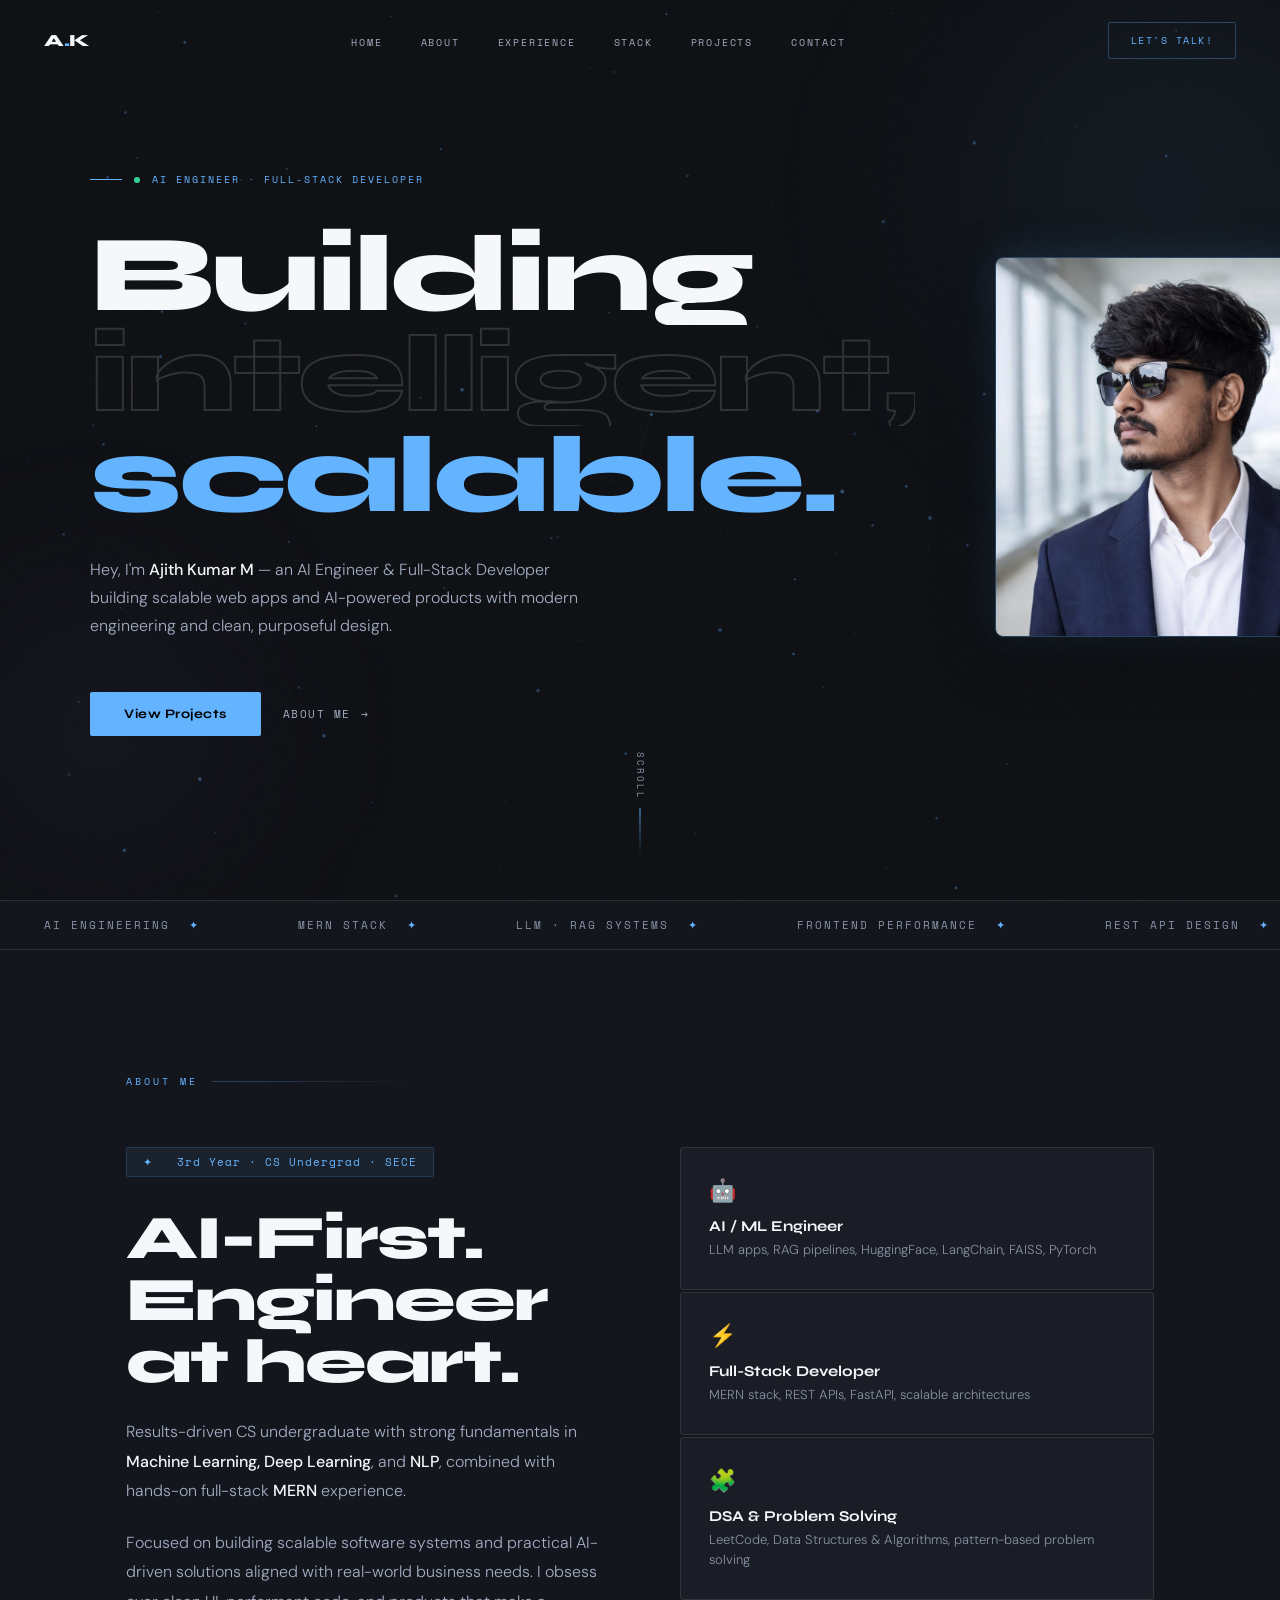
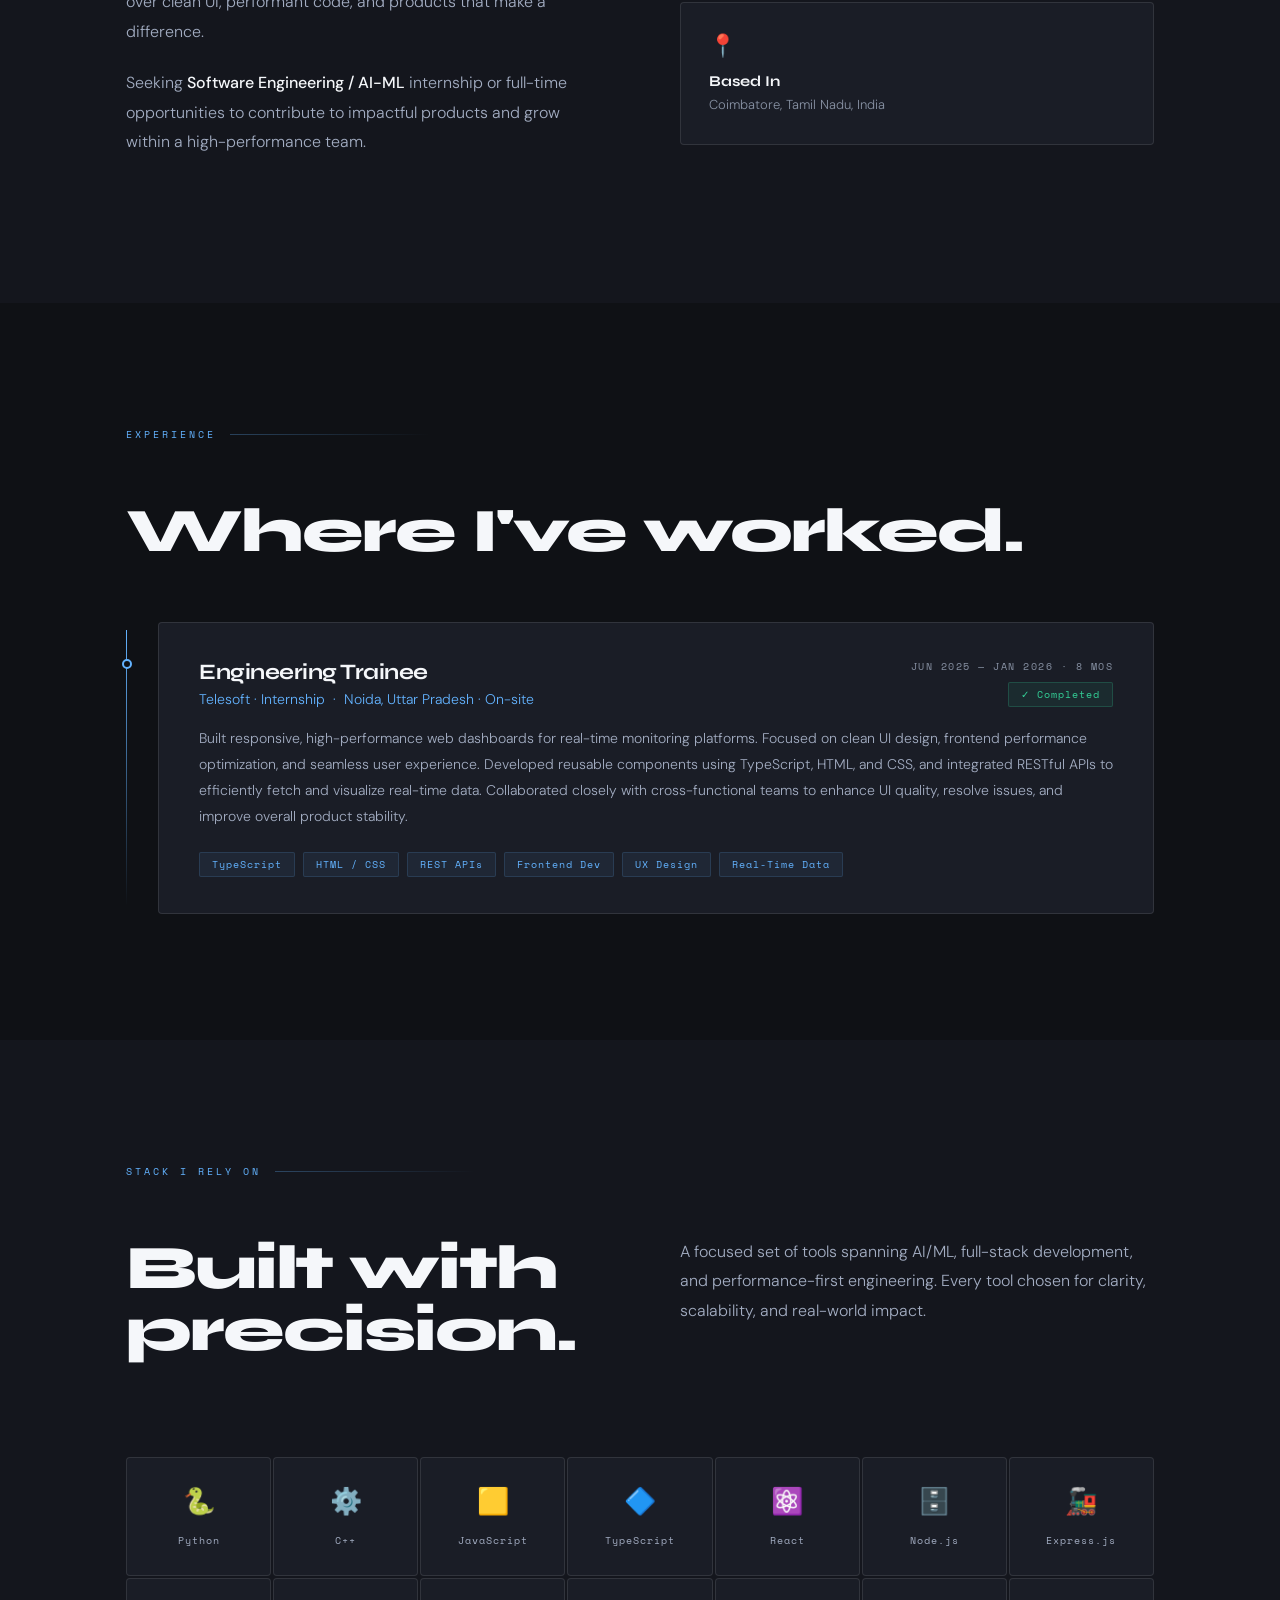
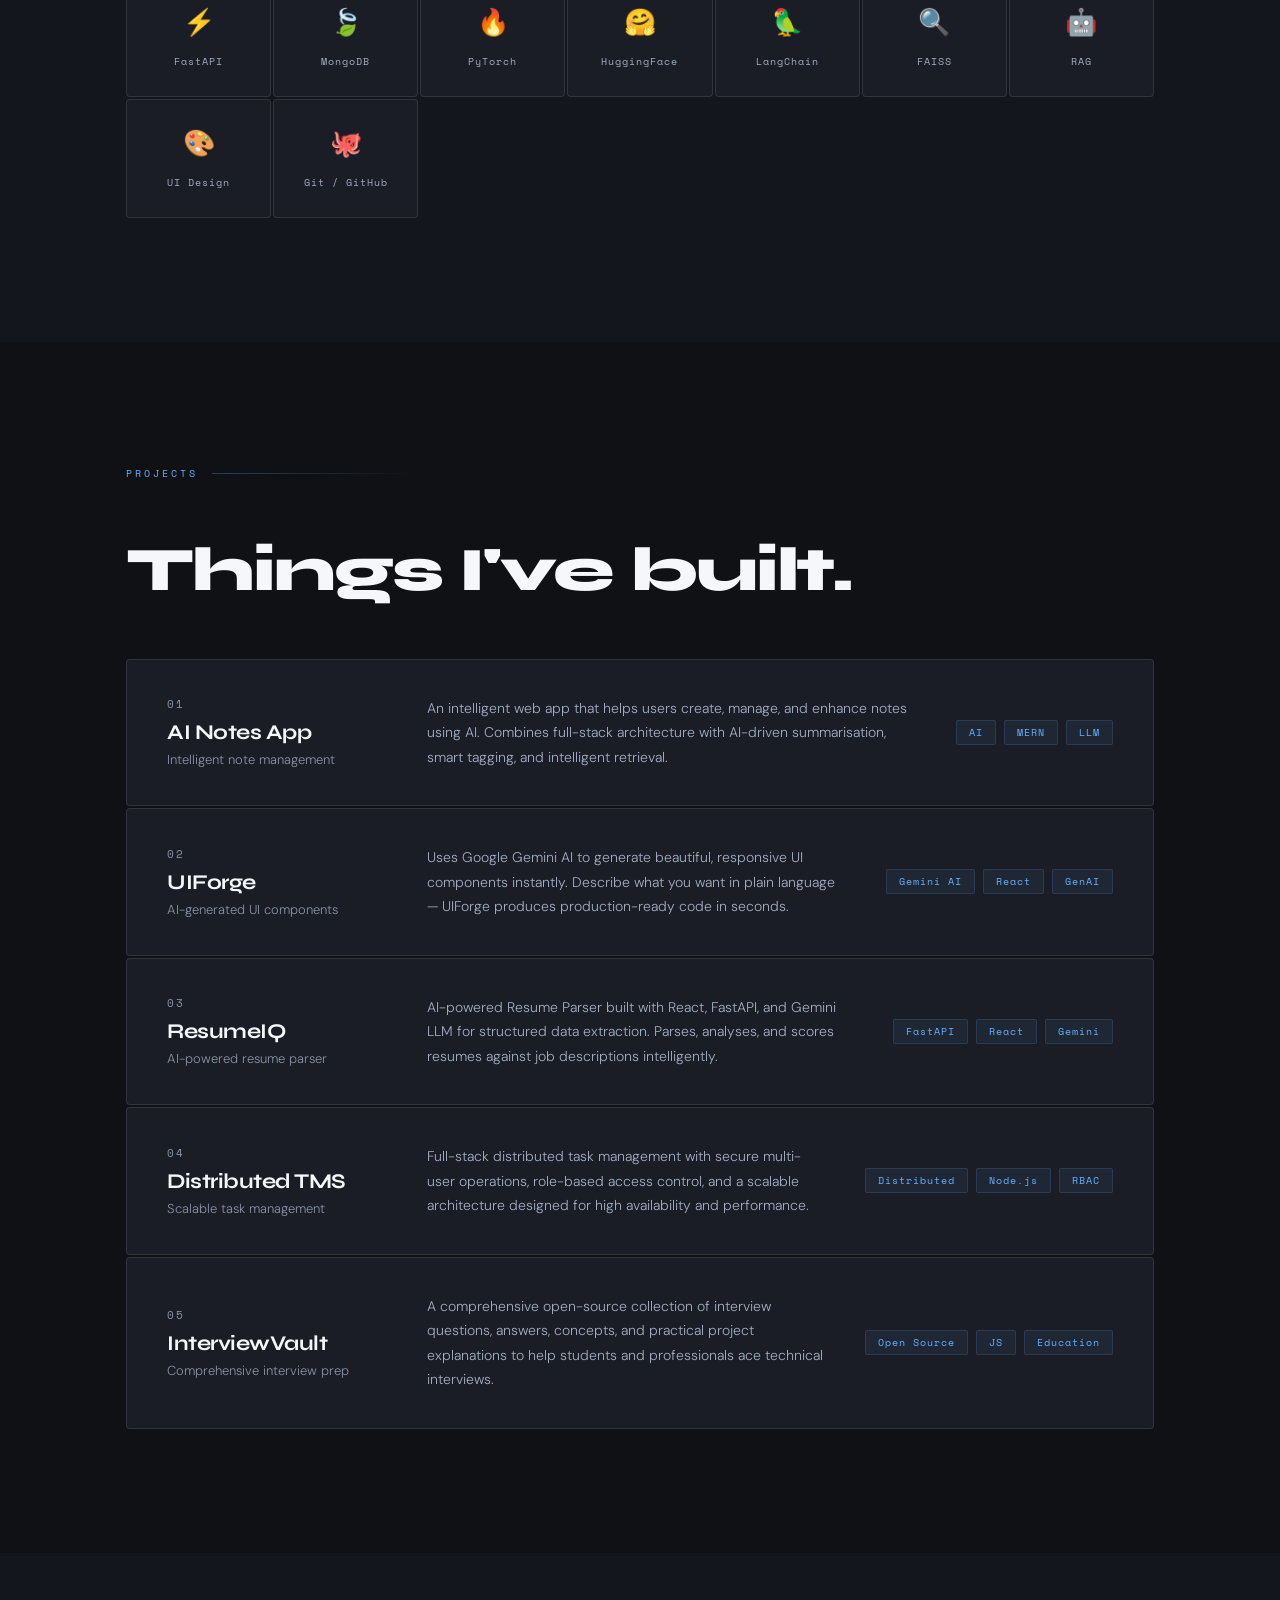
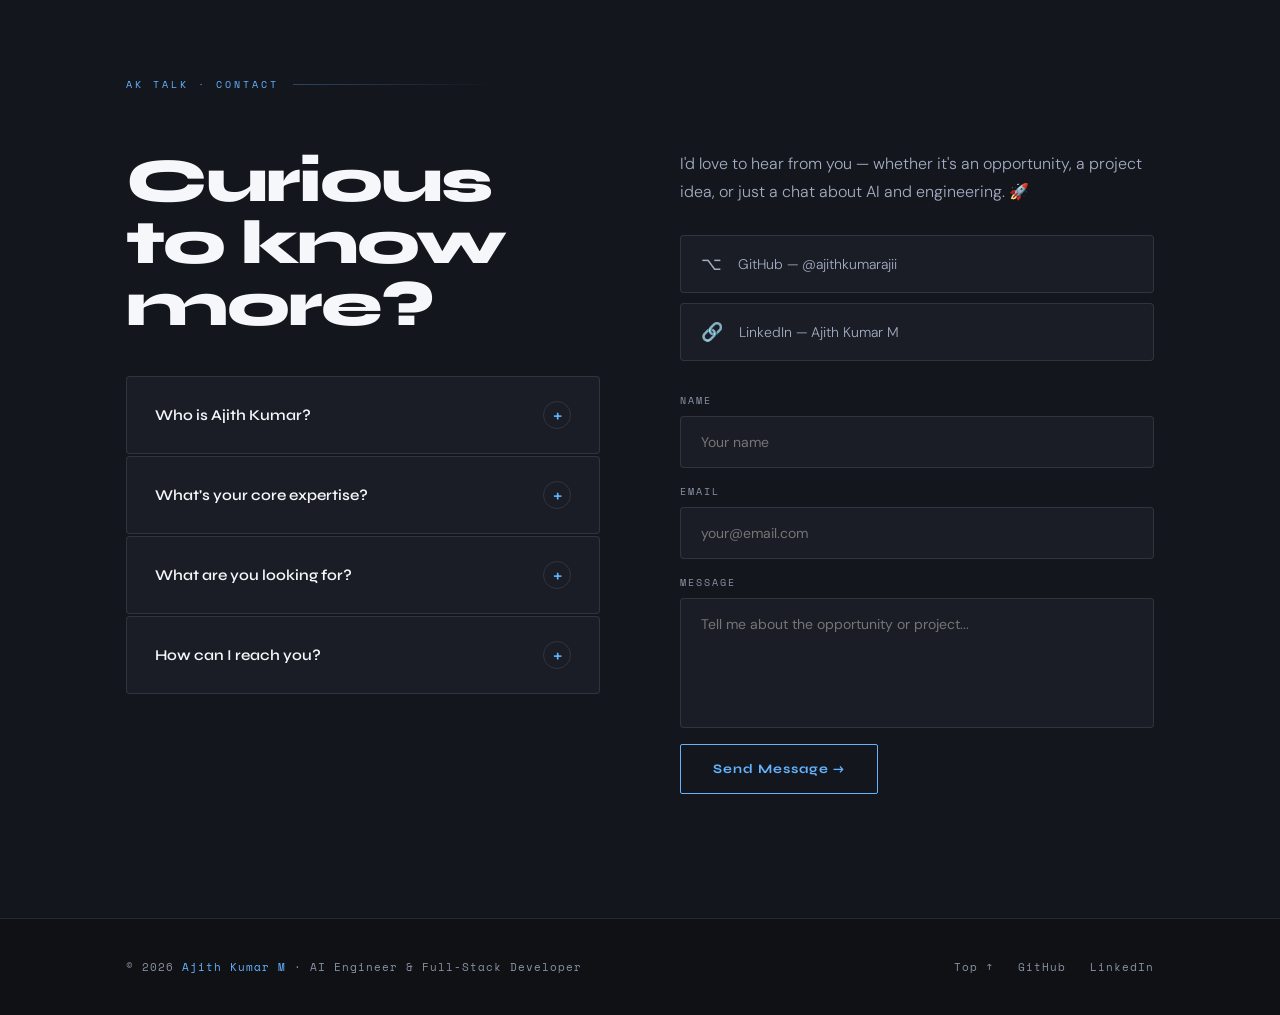
==== commit e1eb971d: "Form link added" ====
--- a/portfolio.html
+++ b/portfolio.html
@@ -327,7 +327,7 @@
               <span class="contact-link-icon">🔗</span> LinkedIn — Ajith Kumar M
             </a>
           </div>
-          <form class="contact-form" onsubmit="handleSubmit(event)">
+          <form class="contact-form" action = "https://formspree.io/f/xkovrnrb" method="POST" onsubmit="handleSubmit(event)">
             <div class="form-group">
               <label class="form-label">Name</label>
               <input class="form-input" type="text" placeholder="Your name" required/>
